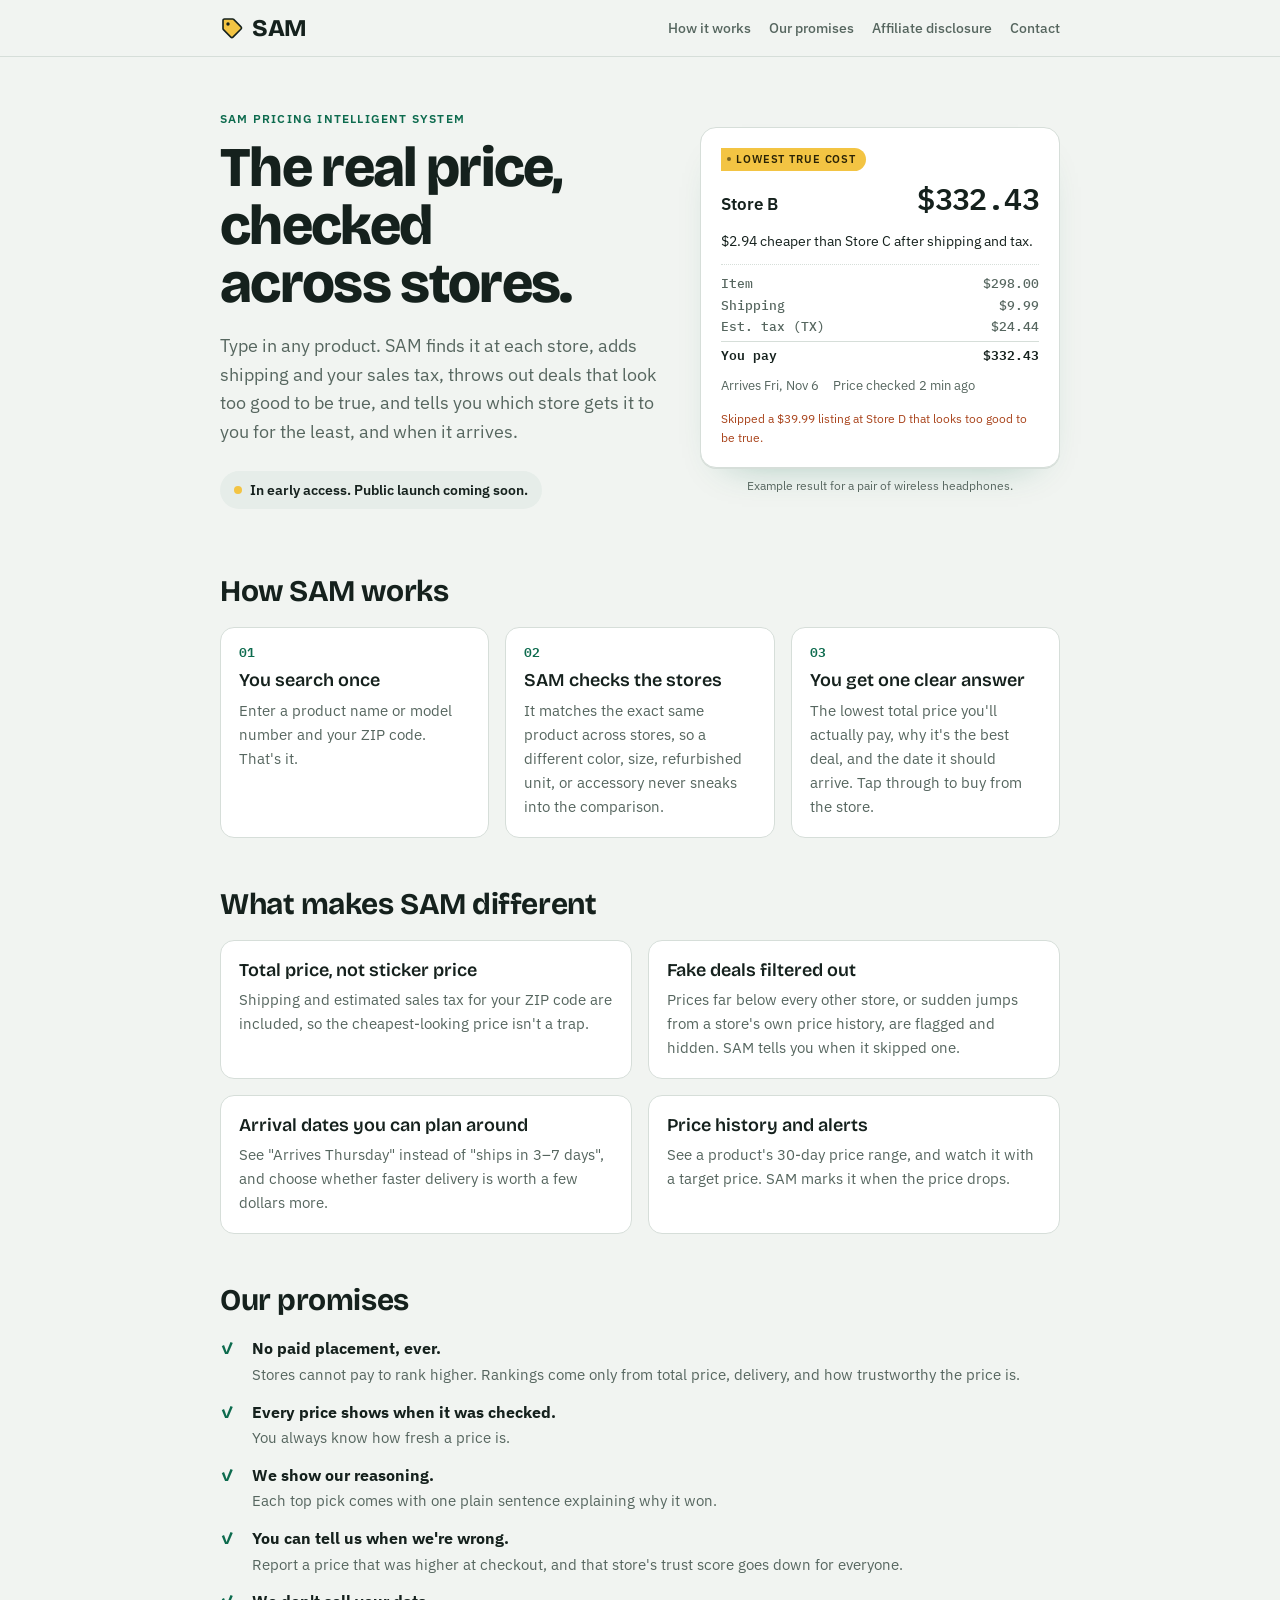
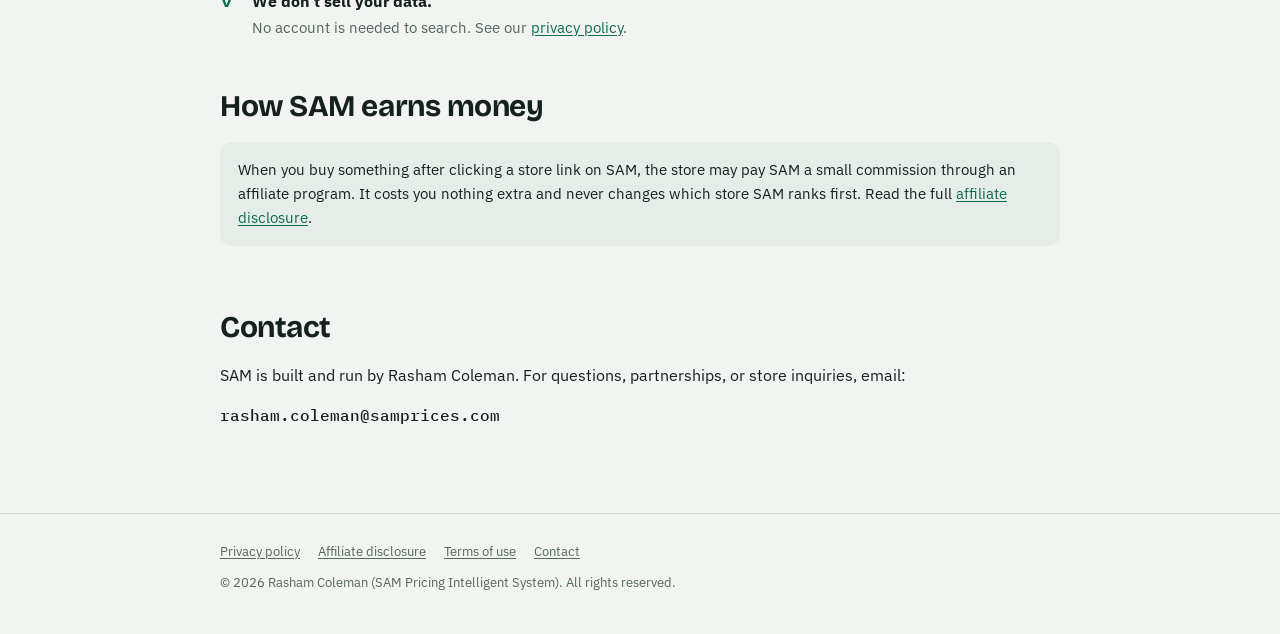
==== index.html @ 1e83416b "Publish SAM website for samprices.com Co-Authored-By: Claude Opus 5.5 <noreply@anthropic.com> Claude" ====
<!doctype html>
<html lang="en">
<head>
<meta charset="utf-8">
<meta name="viewport" content="width=device-width, initial-scale=1, viewport-fit=cover">
<title>SAM</title>
<meta name="claude:viewport-fit-sides" content="cover">
<meta name="description" content="SAM compares the real total price of a product across stores, including shipping and sales tax, filters out fake-looking deals, and shows when it will arrive.">
<link rel="preconnect" href="https://fonts.googleapis.com">
<link rel="stylesheet" href="https://fonts.googleapis.com/css2?family=Bricolage+Grotesque:opsz,wght@12..96,600;12..96,700;12..96,800&family=IBM+Plex+Sans:wght@400;500;600&family=IBM+Plex+Mono:wght@500;600&display=swap">
<link rel="stylesheet" href="style.css">
</head>
<body>
<header class="site-head">
  <div class="wrap">
    <a class="logo" href="index.html" aria-label="SAM home">
      <svg width="24" height="24" viewBox="0 0 24 24" aria-hidden="true"><path d="M3 12.6V4.5A1.5 1.5 0 0 1 4.5 3h8.1a1.5 1.5 0 0 1 1.06.44l7.4 7.4a1.5 1.5 0 0 1 0 2.12l-8.1 8.1a1.5 1.5 0 0 1-2.12 0l-7.4-7.4A1.5 1.5 0 0 1 3 12.6Z" fill="var(--tag)" stroke="var(--ink)" stroke-width="1.6"/><circle cx="8" cy="8" r="1.7" fill="var(--ink)"/></svg>
      SAM
    </a>
    <nav class="nav" aria-label="Main">
      <a href="#how">How it works</a>
      <a href="#promises">Our promises</a>
      <a href="disclosure.html">Affiliate disclosure</a>
      <a href="#contact">Contact</a>
    </nav>
  </div>
</header>

<main class="wrap">
  <div class="hero">
    <div>
      <p class="eyebrow">SAM Pricing Intelligent System</p>
      <h1>The real price, checked across stores.</h1>
      <p class="lede">Type in any product. SAM finds it at each store, adds shipping and your sales tax, throws out deals that look too good to be true, and tells you which store gets it to you for the least, and when it arrives.</p>
      <span class="status">In early access. Public launch coming soon.</span>
    </div>
    <div>
      <div class="receipt-card" aria-label="Example SAM result">
        <span class="tag">Lowest true cost</span>
        <div class="rc-top"><span class="rc-store">Store B</span><span class="rc-total">$332.43</span></div>
        <p class="rc-why">$2.94 cheaper than Store C after shipping and tax.</p>
        <div class="rc-lines">
          <div><span>Item</span><span>$298.00</span></div>
          <div><span>Shipping</span><span>$9.99</span></div>
          <div><span>Est. tax (TX)</span><span>$24.44</span></div>
          <div class="sum"><span>You pay</span><span>$332.43</span></div>
        </div>
        <div class="rc-meta"><span>Arrives Fri, Nov 6</span><span>Price checked 2 min ago</span></div>
        <span class="rc-skip">Skipped a $39.99 listing at Store D that looks too good to be true.</span>
      </div>
      <p class="caption">Example result for a pair of wireless headphones.</p>
    </div>
  </div>

  <section id="how">
    <h2>How SAM works</h2>
    <div class="grid3">
      <div class="item"><span class="step-n">01</span><h3>You search once</h3><p>Enter a product name or model number and your ZIP code. That's it.</p></div>
      <div class="item"><span class="step-n">02</span><h3>SAM checks the stores</h3><p>It matches the exact same product across stores, so a different color, size, refurbished unit, or accessory never sneaks into the comparison.</p></div>
      <div class="item"><span class="step-n">03</span><h3>You get one clear answer</h3><p>The lowest total price you'll actually pay, why it's the best deal, and the date it should arrive. Tap through to buy from the store.</p></div>
    </div>
  </section>

  <section>
    <h2>What makes SAM different</h2>
    <div class="grid2">
      <div class="item"><h3>Total price, not sticker price</h3><p>Shipping and estimated sales tax for your ZIP code are included, so the cheapest-looking price isn't a trap.</p></div>
      <div class="item"><h3>Fake deals filtered out</h3><p>Prices far below every other store, or sudden jumps from a store's own price history, are flagged and hidden. SAM tells you when it skipped one.</p></div>
      <div class="item"><h3>Arrival dates you can plan around</h3><p>See "Arrives Thursday" instead of "ships in 3–7 days", and choose whether faster delivery is worth a few dollars more.</p></div>
      <div class="item"><h3>Price history and alerts</h3><p>See a product's 30-day price range, and watch it with a target price. SAM marks it when the price drops.</p></div>
    </div>
  </section>

  <section id="promises">
    <h2>Our promises</h2>
    <ul class="promise">
      <li><div><b>No paid placement, ever.</b><span>Stores cannot pay to rank higher. Rankings come only from total price, delivery, and how trustworthy the price is.</span></div></li>
      <li><div><b>Every price shows when it was checked.</b><span>You always know how fresh a price is.</span></div></li>
      <li><div><b>We show our reasoning.</b><span>Each top pick comes with one plain sentence explaining why it won.</span></div></li>
      <li><div><b>You can tell us when we're wrong.</b><span>Report a price that was higher at checkout, and that store's trust score goes down for everyone.</span></div></li>
      <li><div><b>We don't sell your data.</b><span>No account is needed to search. See our <a href="privacy.html">privacy policy</a>.</span></div></li>
    </ul>
  </section>

  <section>
    <h2>How SAM earns money</h2>
    <p class="note">When you buy something after clicking a store link on SAM, the store may pay SAM a small commission through an affiliate program. It costs you nothing extra and never changes which store SAM ranks first. Read the full <a href="disclosure.html">affiliate disclosure</a>.</p>
  </section>

  <section id="contact">
    <h2>Contact</h2>
    <p>SAM is built and run by Rasham Coleman. For questions, partnerships, or store inquiries, email:</p>
    <p class="contact">rasham.coleman@samprices.com</p>
  </section>
</main>

<footer class="site-foot">
  <div class="wrap">
    <nav aria-label="Legal">
      <a href="privacy.html">Privacy policy</a>
      <a href="disclosure.html">Affiliate disclosure</a>
      <a href="terms.html">Terms of use</a>
      <a href="#contact">Contact</a>
    </nav>
    <span>© 2026 Rasham Coleman (SAM Pricing Intelligent System). All rights reserved.</span>
  </div>
</footer>
</body>
</html>
---- style.css ----
/* SAM website. Layout: a single reading column with a receipt-style hero card; shared by all pages. */
:root {
  --paper: #F1F4F1;
  --card: #FFFFFF;
  --ink: #15211D;
  --muted: #56665F;
  --line: #D6DED9;
  --accent: #0D6B4E;
  --accent-ink: #FFFFFF;
  --tag: #F3C443;
  --tag-ink: #2A2306;
  --warn: #A9441C;
  --chip: #E6EDE9;
  --f-display: "Bricolage Grotesque", "Avenir Next", "Segoe UI", system-ui, sans-serif;
  --f-body: "IBM Plex Sans", "Segoe UI", system-ui, -apple-system, sans-serif;
  --f-num: "IBM Plex Mono", ui-monospace, "SF Mono", Menlo, monospace;
}
@media (prefers-color-scheme: dark) {
  :root:not([data-theme="light"]) {
    --paper: #0E1412; --card: #161F1C; --ink: #E5EDE9; --muted: #95A59F; --line: #26332E;
    --accent: #4CC497; --accent-ink: #06231A; --tag: #E7B92F; --tag-ink: #241C02;
    --warn: #F0905F; --chip: #1F2A26; color-scheme: dark;
  }
}
:root[data-theme="dark"] {
  --paper: #0E1412; --card: #161F1C; --ink: #E5EDE9; --muted: #95A59F; --line: #26332E;
  --accent: #4CC497; --accent-ink: #06231A; --tag: #E7B92F; --tag-ink: #241C02;
  --warn: #F0905F; --chip: #1F2A26; color-scheme: dark;
}

* { box-sizing: border-box; }
[hidden] { display: none !important; }
html { -webkit-text-size-adjust: 100%; }
html, body { background: var(--paper); }
body { margin: 0; color: var(--ink); font: 16px/1.6 var(--f-body); }
a { color: var(--accent); text-underline-offset: 2px; }
:focus-visible { outline: 2px solid var(--accent); outline-offset: 2px; }
img { max-width: 100%; }

.wrap { max-width: 880px; margin: 0 auto; padding-left: max(20px, env(safe-area-inset-left, 0px)); padding-right: max(20px, env(safe-area-inset-right, 0px)); }

/* Header / footer */
.site-head { border-bottom: 1px solid var(--line); }
.site-head .wrap { padding-block: 16px; display: flex; flex-wrap: wrap; align-items: center; justify-content: space-between; gap: 10px 20px; }
.logo { font: 800 24px/1 var(--f-display); letter-spacing: -0.02em; color: var(--ink); text-decoration: none; display: inline-flex; align-items: center; gap: 8px; }
.nav { display: flex; flex-wrap: wrap; gap: 4px 18px; font-size: 14px; }
.nav a { color: var(--muted); text-decoration: none; font-weight: 500; }
.nav a:hover, .nav a[aria-current="page"] { color: var(--ink); }

.site-foot { border-top: 1px solid var(--line); margin-top: 64px; }
.site-foot .wrap { padding-block: 28px 40px; display: grid; gap: 10px; font-size: 13px; color: var(--muted); }
.site-foot nav { display: flex; flex-wrap: wrap; gap: 6px 18px; }
.site-foot a { color: var(--muted); }

/* Home */
.hero { padding-block: 56px 24px; display: grid; grid-template-columns: minmax(0, 1.1fr) minmax(0, 0.9fr); gap: 40px; align-items: center; }
.eyebrow { font: 600 12px/1 var(--f-body); letter-spacing: 0.1em; text-transform: uppercase; color: var(--accent); margin: 0 0 14px; }
h1 { font: 800 clamp(36px, 6vw, 56px)/1.04 var(--f-display); letter-spacing: -0.03em; margin: 0 0 18px; text-wrap: balance; }
.lede { font-size: 18px; color: var(--muted); margin: 0 0 24px; max-width: 34em; }
.status { display: inline-flex; align-items: center; gap: 8px; font-size: 14px; font-weight: 600; padding: 8px 14px; border-radius: 999px; background: var(--chip); }
.status::before { content: ""; width: 8px; height: 8px; border-radius: 50%; background: var(--tag); }

/* Receipt card in the hero */
.receipt-card { background: var(--card); border: 1px solid var(--line); border-radius: 16px; padding: 20px; display: grid; gap: 12px; box-shadow: 0 1px 0 var(--line), 0 18px 40px -28px rgba(13, 107, 78, .45); }
.tag { justify-self: start; font: 600 11px/1 var(--f-body); letter-spacing: 0.08em; text-transform: uppercase; background: var(--tag); color: var(--tag-ink); padding: 6px 10px 6px 15px; border-radius: 4px 999px 999px 4px; position: relative; }
.tag::before { content: ""; position: absolute; left: 6px; top: 50%; width: 4px; height: 4px; margin-top: -2px; border-radius: 50%; background: var(--tag-ink); opacity: .6; }
.rc-top { display: flex; justify-content: space-between; align-items: baseline; gap: 12px; }
.rc-store { font-weight: 600; font-size: 17px; }
.rc-total { font: 600 30px/1 var(--f-num); letter-spacing: -0.02em; font-variant-numeric: tabular-nums; }
.rc-why { font-size: 14px; margin: 0; }
.rc-lines { border-top: 1px dotted var(--line); padding-top: 10px; display: grid; gap: 3px; font: 500 13px/1.4 var(--f-num); color: var(--muted); font-variant-numeric: tabular-nums; }
.rc-lines div { display: flex; justify-content: space-between; gap: 12px; }
.rc-lines .sum { color: var(--ink); font-weight: 600; border-top: 1px solid var(--line); padding-top: 4px; margin-top: 2px; }
.rc-meta { display: flex; flex-wrap: wrap; gap: 4px 14px; font-size: 13px; color: var(--muted); }
.rc-skip { font-size: 12px; color: var(--warn); }
.caption { font-size: 12px; color: var(--muted); margin: 8px 0 0; text-align: center; }

/* Sections */
section { padding-block: 40px 8px; }
h2 { font: 700 clamp(24px, 3.4vw, 30px)/1.2 var(--f-display); letter-spacing: -0.015em; margin: 0 0 18px; text-wrap: balance; }
h3 { font: 600 18px/1.3 var(--f-display); margin: 0 0 6px; }
.grid3 { display: grid; grid-template-columns: repeat(3, minmax(0, 1fr)); gap: 16px; }
.grid2 { display: grid; grid-template-columns: repeat(2, minmax(0, 1fr)); gap: 16px; }
.item { padding: 18px; border-radius: 14px; background: var(--card); border: 1px solid var(--line); }
.item p { margin: 0; color: var(--muted); font-size: 15px; }
.step-n { font: 600 13px/1 var(--f-num); color: var(--accent); margin-bottom: 10px; display: block; }

.promise { list-style: none; margin: 0; padding: 0; display: grid; gap: 12px; }
.promise li { display: grid; grid-template-columns: 22px minmax(0, 1fr); gap: 10px; align-items: start; }
.promise li::before { content: "✓"; font-weight: 700; color: var(--accent); line-height: 1.6; }
.promise b { display: block; }
.promise span { color: var(--muted); font-size: 15px; }

.note { padding: 16px 18px; border-radius: 12px; background: var(--chip); font-size: 15px; }
.contact { font: 500 16px var(--f-num); user-select: all; }

/* Legal pages */
.doc { max-width: 680px; padding-block: 40px 0; }
.doc h1 { font-size: clamp(30px, 5vw, 40px); }
.doc h2 { font-size: 20px; margin: 32px 0 8px; }
.doc p, .doc li { color: var(--ink); }
.doc .updated { color: var(--muted); font-size: 14px; margin-top: -8px; }
.doc ul { padding-left: 20px; }

@media (max-width: 760px) {
  .hero { grid-template-columns: minmax(0, 1fr); padding-block: 36px 8px; gap: 28px; }
  .grid3, .grid2 { grid-template-columns: minmax(0, 1fr); }
}
@media (prefers-reduced-motion: reduce) { * { transition: none !important; } }
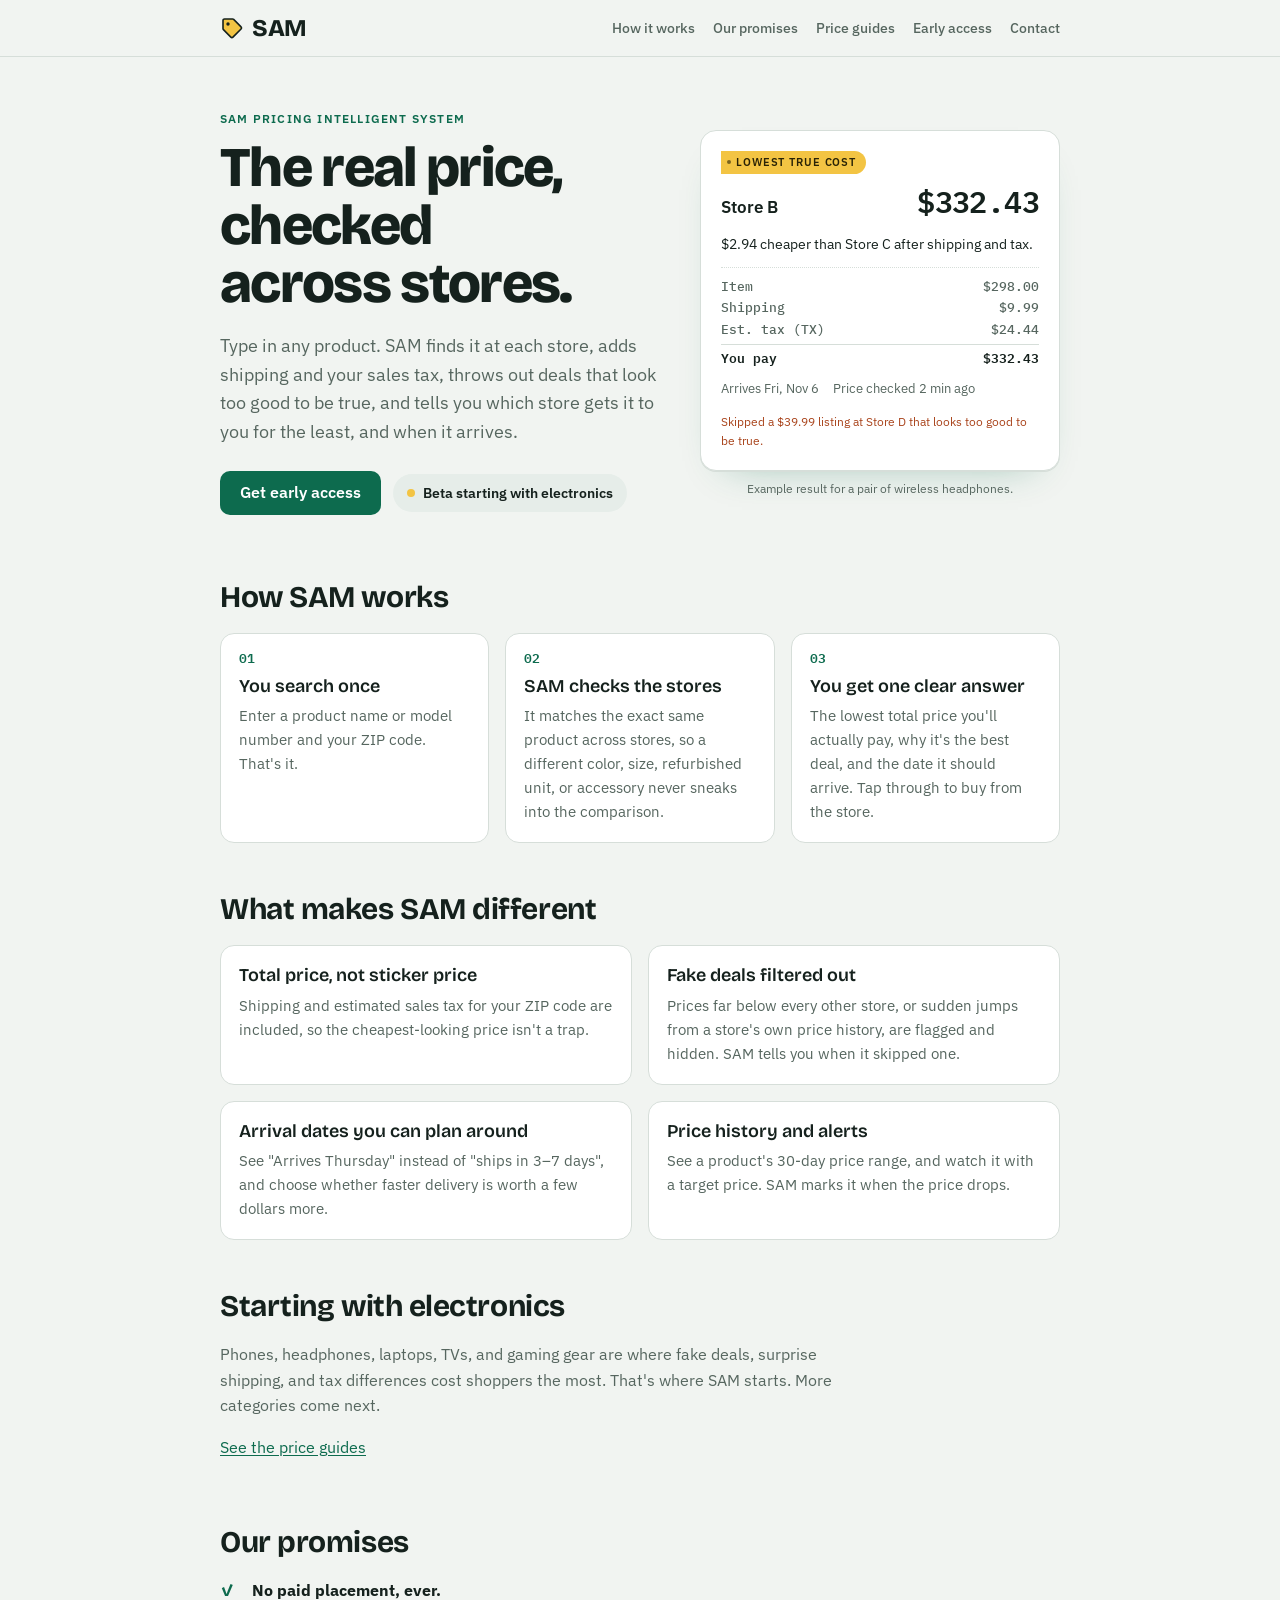
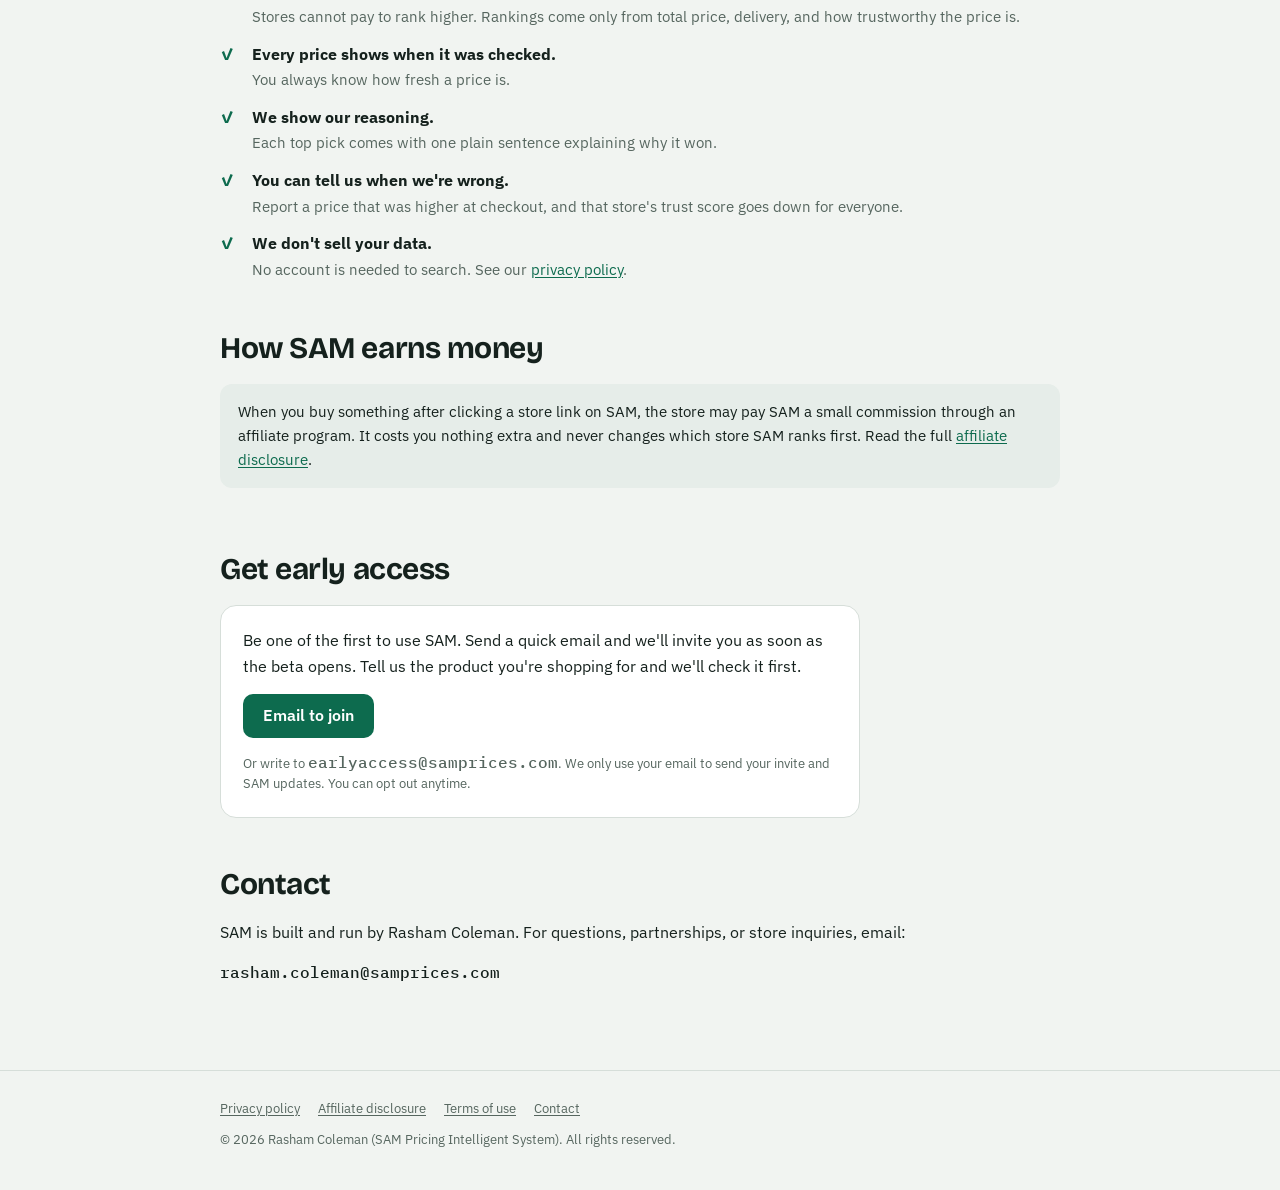
==== commit e119ff72: "Add price guides section, early access signup and privacy-friendly visitor counts Co-Authored-By: Cl" ====
--- a/index.html
+++ b/index.html
@@ -9,6 +9,8 @@
 <link rel="preconnect" href="https://fonts.googleapis.com">
 <link rel="stylesheet" href="https://fonts.googleapis.com/css2?family=Bricolage+Grotesque:opsz,wght@12..96,600;12..96,700;12..96,800&family=IBM+Plex+Sans:wght@400;500;600&family=IBM+Plex+Mono:wght@500;600&display=swap">
 <link rel="stylesheet" href="style.css">
+<!-- Privacy-friendly visitor counts (GoatCounter): no cookies, no personal data -->
+<script data-goatcounter="https://samprices.goatcounter.com/count" async src="https://gc.zgo.at/count.js"></script>
 </head>
 <body>
 <header class="site-head">
@@ -20,7 +22,8 @@
     <nav class="nav" aria-label="Main">
       <a href="#how">How it works</a>
       <a href="#promises">Our promises</a>
-      <a href="disclosure.html">Affiliate disclosure</a>
+      <a href="guides/index.html">Price guides</a>
+      <a href="#early">Early access</a>
       <a href="#contact">Contact</a>
     </nav>
   </div>
@@ -32,7 +35,10 @@
       <p class="eyebrow">SAM Pricing Intelligent System</p>
       <h1>The real price, checked across stores.</h1>
       <p class="lede">Type in any product. SAM finds it at each store, adds shipping and your sales tax, throws out deals that look too good to be true, and tells you which store gets it to you for the least, and when it arrives.</p>
-      <span class="status">In early access. Public launch coming soon.</span>
+      <div class="cta-row">
+        <a class="btn" href="#early">Get early access</a>
+        <span class="status">Beta starting with electronics</span>
+      </div>
     </div>
     <div>
       <div class="receipt-card" aria-label="Example SAM result">
@@ -71,6 +77,12 @@
     </div>
   </section>
 
+  <section id="focus">
+    <h2>Starting with electronics</h2>
+    <p class="section-lede">Phones, headphones, laptops, TVs, and gaming gear are where fake deals, surprise shipping, and tax differences cost shoppers the most. That's where SAM starts. More categories come next.</p>
+    <p><a href="guides/index.html">See the price guides</a></p>
+  </section>
+
   <section id="promises">
     <h2>Our promises</h2>
     <ul class="promise">
@@ -85,6 +97,15 @@
   <section>
     <h2>How SAM earns money</h2>
     <p class="note">When you buy something after clicking a store link on SAM, the store may pay SAM a small commission through an affiliate program. It costs you nothing extra and never changes which store SAM ranks first. Read the full <a href="disclosure.html">affiliate disclosure</a>.</p>
+  </section>
+
+  <section id="early">
+    <h2>Get early access</h2>
+    <div class="early">
+      <p>Be one of the first to use SAM. Send a quick email and we'll invite you as soon as the beta opens. Tell us the product you're shopping for and we'll check it first.</p>
+      <a class="btn" href="mailto:earlyaccess@samprices.com?subject=SAM%20early%20access&amp;body=Hi%20SAM%2C%20please%20add%20me%20to%20early%20access.%20I%27m%20shopping%20for%3A%20">Email to join</a>
+      <p class="fine">Or write to <span class="contact">earlyaccess@samprices.com</span>. We only use your email to send your invite and SAM updates. You can opt out anytime.</p>
+    </div>
   </section>
 
   <section id="contact">
--- a/style.css
+++ b/style.css
@@ -75,6 +75,28 @@
 .rc-skip { font-size: 12px; color: var(--warn); }
 .caption { font-size: 12px; color: var(--muted); margin: 8px 0 0; text-align: center; }
 
+/* Buttons & early access */
+.btn { display: inline-flex; align-items: center; justify-content: center; min-height: 44px; padding: 0 20px; border-radius: 10px; background: var(--accent); color: var(--accent-ink); font-weight: 600; text-decoration: none; }
+.btn:hover { filter: brightness(1.08); }
+.cta-row { display: flex; flex-wrap: wrap; gap: 12px; align-items: center; }
+.early { display: grid; gap: 14px; justify-items: start; padding: 22px; border-radius: 16px; background: var(--card); border: 1px solid var(--line); max-width: 640px; }
+.early p { margin: 0; }
+.fine { font-size: 13px; color: var(--muted); }
+.section-lede { color: var(--muted); max-width: 40em; }
+
+/* Guides */
+.guide-list { list-style: none; margin: 0; padding: 0; display: grid; gap: 12px; }
+.guide-list li a, .guide-list li > div { display: grid; gap: 4px; padding: 16px 18px; border-radius: 14px; background: var(--card); border: 1px solid var(--line); color: var(--ink); text-decoration: none; }
+.guide-list li a:hover { border-color: var(--accent); }
+.guide-list .g-meta { font-size: 13px; color: var(--muted); }
+.pill-soon { justify-self: start; font-size: 11px; font-weight: 600; letter-spacing: .06em; text-transform: uppercase; padding: 3px 8px; border-radius: 999px; background: var(--chip); color: var(--muted); }
+.offer-table { width: 100%; border-collapse: collapse; font-size: 15px; }
+.offer-table th, .offer-table td { text-align: left; padding: 10px 8px; border-bottom: 1px solid var(--line); vertical-align: top; }
+.offer-table th { font-size: 12px; letter-spacing: .06em; text-transform: uppercase; color: var(--muted); font-weight: 600; }
+.offer-table td.num { font: 500 15px var(--f-num); font-variant-numeric: tabular-nums; white-space: nowrap; text-align: right; }
+.offer-table th.num { text-align: right; }
+.table-wrap { overflow-x: auto; }
+
 /* Sections */
 section { padding-block: 40px 8px; }
 h2 { font: 700 clamp(24px, 3.4vw, 30px)/1.2 var(--f-display); letter-spacing: -0.015em; margin: 0 0 18px; text-wrap: balance; }
